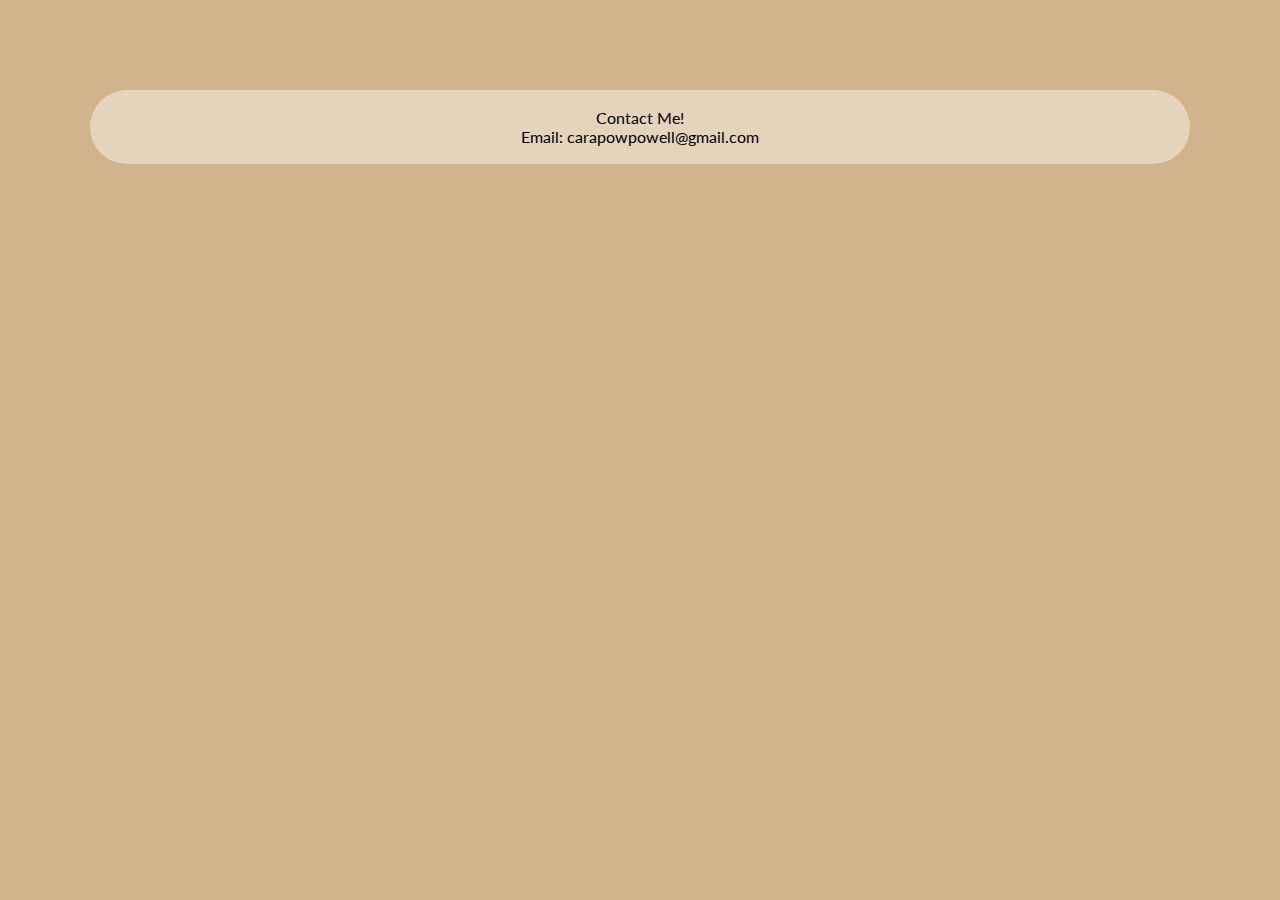
==== contact.html @ c644eb93 "rework" ====
<!DOCTYPE html>
<html lang="en">

<head>
    <meta charset="UTF-8">
    <meta name="viewport" content="width=device-width, initial-scale=1.0">
    <meta http-equiv="X-UA-Compatible" content="ie=edge">
    <title>Cara Powell</title>
    <link rel="stylesheet" href="style.css">
</head>

<body>
    <div class="container">
        <div class="subtitle">Contact Me!</div>
        Email: carapowpowell@gmail.com
    </div>
        
</body>

</html>
---- style.css ----
@import url('https://fonts.googleapis.com/css?family=Lato|Oswald&display=swap');

body {
    margin: 0;
    padding: 0;
    background-color: tan;
    font-family: 'Lato', sans-serif;
}

.container {
    background-color: #ffffff6b;
    display: flex;
    align-items: center;
    flex-direction: column;
    margin: 10vh;
    border-radius: 5vh;
    padding: 2vh;
}

a {
    text-decoration: none;
    color: rgb(44, 160, 69);
}

a:hover {
    color: rgb(25, 95, 41);
}

.title {
    font-family: 'Oswald', sans-serif;
    font-size: 10vh;
    /* margin-top: 10vh;
    margin-left: 2vw; */
}
.splashContinue {
    font-size: 10vh;
    margin-top: 10vh;
    margin-left: 2vw;
}
img {
    border-radius: 50%;
    height: 30vh;
}
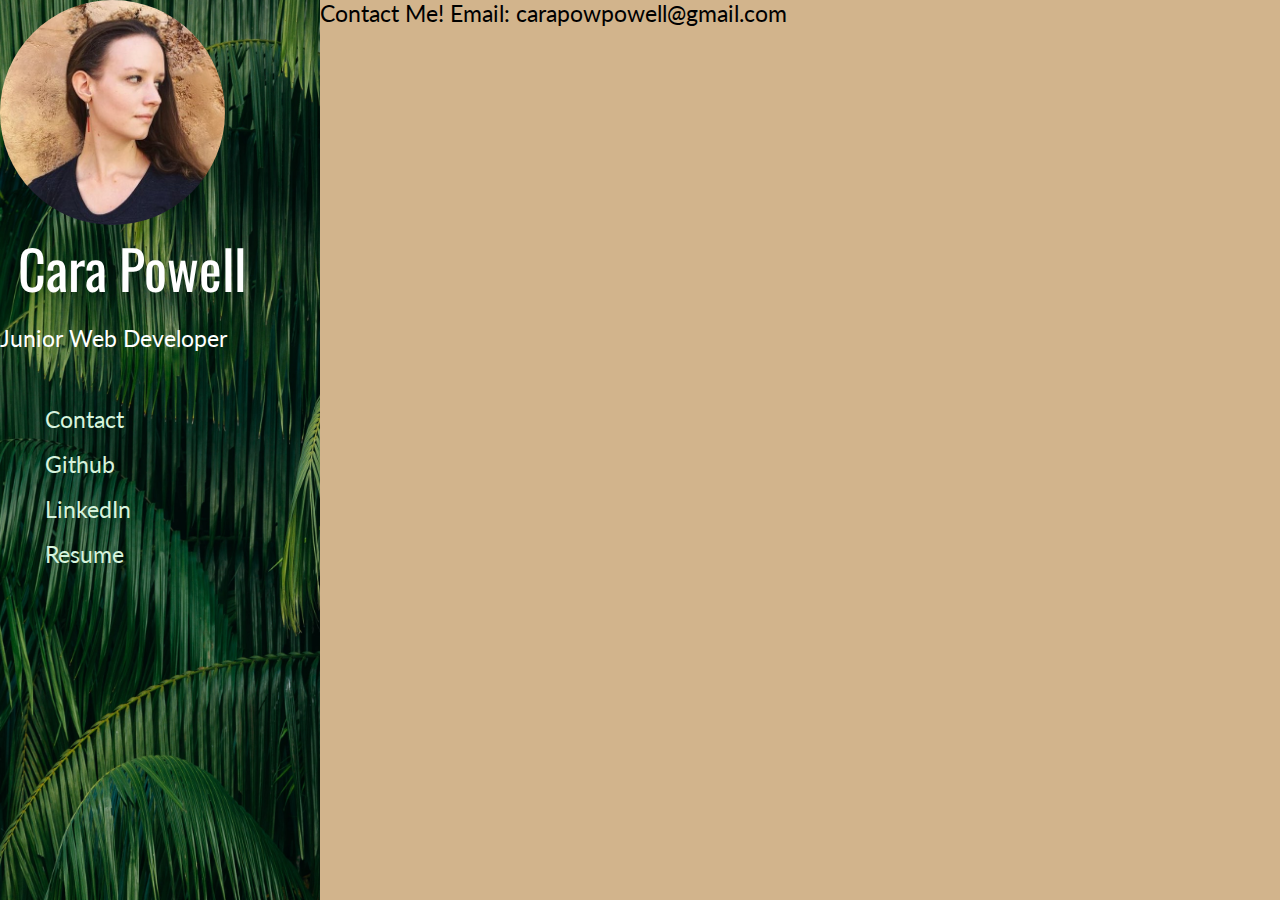
==== commit 6be47003: "editing" ====
--- a/contact.html
+++ b/contact.html
@@ -10,11 +10,23 @@
 </head>
 
 <body>
-    <div class="container">
-        <div class="subtitle">Contact Me!</div>
-        Email: carapowpowell@gmail.com
-    </div>
-        
+    <div class="sidebar">
+            <div><img class="profile" src="images/profile.jpg"></div>
+            <div class="title">Cara Powell</div>
+            <div class="subtitle">Junior Web Developer</div>
+            <div class="info">
+                <a href="contact.html">Contact</a>
+                <a href="https://github.com/averastlast">Github</a>
+                <a href="https://www.linkedin.com/in/cara-powell-330678121/">LinkedIn</a>
+                <a href="Resume.pdf">Resume</a>
+            </div>
+        </div>
+        <div class="main">
+            <div class="subtitle">
+                    Contact Me! Email: carapowpowell@gmail.com
+            </div>
+        </div>
+
 </body>
 
 </html>--- a/style.css
+++ b/style.css
@@ -5,39 +5,57 @@
     padding: 0;
     background-color: tan;
     font-family: 'Lato', sans-serif;
+    font-size: 2.5vh;
+    height: 100vh;
+    width: 100vw;
+    display: flex;
 }
 
-.container {
-    background-color: #ffffff6b;
+.heading {
     display: flex;
     align-items: center;
     flex-direction: column;
-    margin: 10vh;
-    border-radius: 5vh;
     padding: 2vh;
+}
+
+.sidebar {
+    margin: 0;
+    background-color: #ffffff6b;
+    color: white;
+    background-image: url(images/photo.jpeg);
+    background-repeat: no-repeat;
+    background-size: cover;
+    width: 25vw;
+}
+.main {
+    width: 75vw;
 }
 
 a {
     text-decoration: none;
-    color: rgb(44, 160, 69);
+    color: rgb(215, 243, 221);
 }
 
-a:hover {
-    color: rgb(25, 95, 41);
-}
+/* a:hover {
+    color: rgb(250, 243, 153);
+} */
 
 .title {
     font-family: 'Oswald', sans-serif;
-    font-size: 10vh;
-    /* margin-top: 10vh;
-    margin-left: 2vw; */
+    font-size: 6vh;
+    line-height: 1.1;
+    margin-left: 2vh;
+    margin-bottom: 3vh;
 }
-.splashContinue {
-    font-size: 10vh;
-    margin-top: 10vh;
-    margin-left: 2vw;
+
+.info {
+    display: flex;
+    flex-direction: column;
+    padding: 5vh;
+    line-height: 2;
 }
-img {
+.profile {
     border-radius: 50%;
-    height: 30vh;
+    height: 25vh;
+    margin-bottom: 1vh;
 }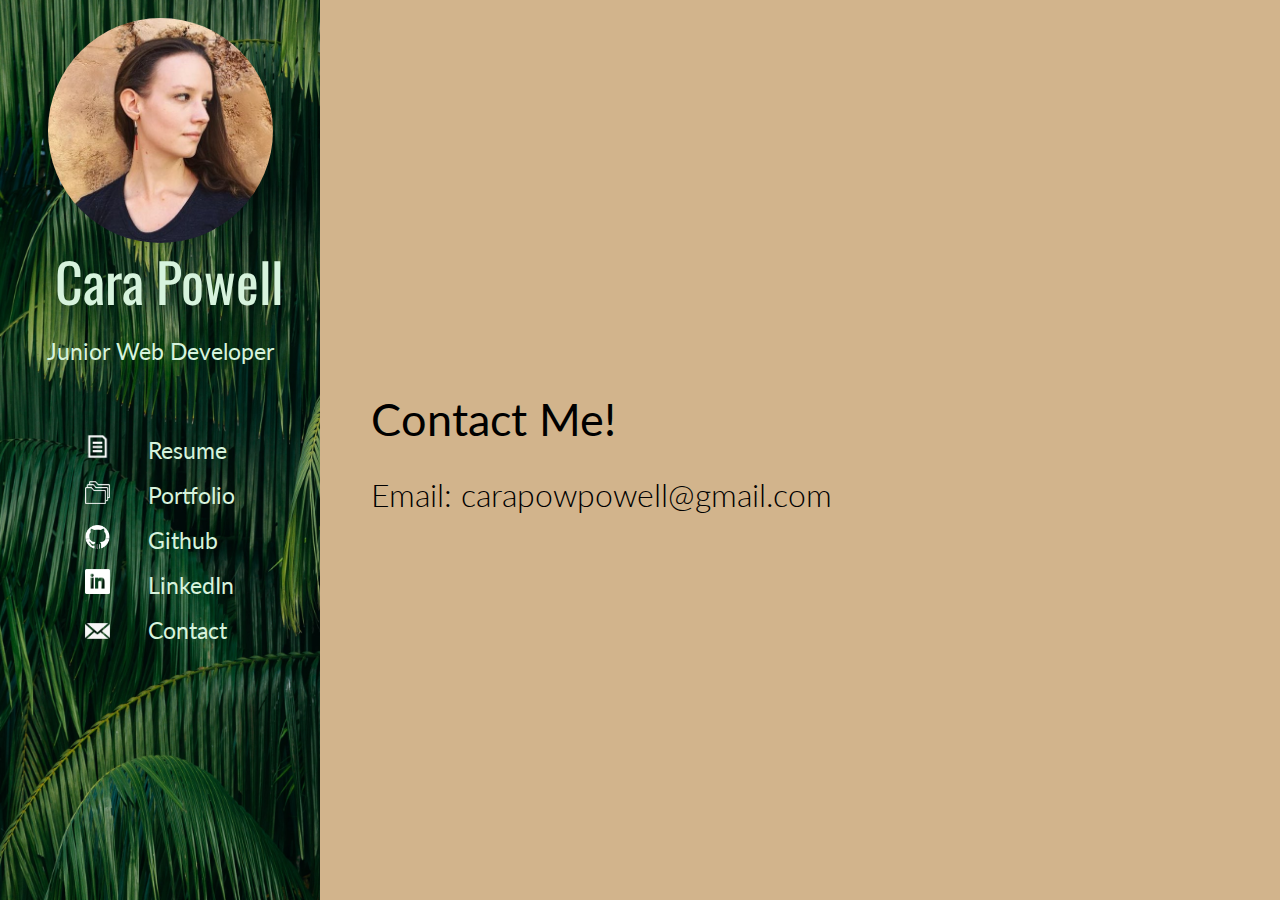
==== commit 9c69c8f5: "editing" ====
--- a/contact.html
+++ b/contact.html
@@ -11,22 +11,26 @@
 
 <body>
     <div class="sidebar">
-            <div><img class="profile" src="images/profile.jpg"></div>
+        <a class='heading' href="/"><img class='profile' src="images/profile.jpg">
             <div class="title">Cara Powell</div>
             <div class="subtitle">Junior Web Developer</div>
-            <div class="info">
-                <a href="contact.html">Contact</a>
-                <a href="https://github.com/averastlast">Github</a>
-                <a href="https://www.linkedin.com/in/cara-powell-330678121/">LinkedIn</a>
-                <a href="Resume.pdf">Resume</a>
-            </div>
+        </a>
+
+        <div class="info">
+            <a href="Resume.pdf"><img class="icon" src="images/doc.png">Resume</a>
+            <a href="portfolio.html"><img class="icon" src="images/portfolio.png">Portfolio</a>
+            <a href="https://github.com/averastlast"><img class="icon" src="images/github.png">Github</a>
+            <a href="https://www.linkedin.com/in/cara-powell-330678121/"><img class="icon"
+                    src="images/linkedin2.png">LinkedIn</a>
+            <a href="contact.html"><img class="icon" src="images/mail.png">Contact</a>
         </div>
-        <div class="main">
-            <div class="subtitle">
-                    Contact Me! Email: carapowpowell@gmail.com
-            </div>
+    </div>
+    <div class="mainContact">
+        <div class="titleC">Contact Me!</div>
+        <div class="textC">
+            Email: carapowpowell@gmail.com
         </div>
-
+    </div>
 </body>
 
 </html>--- a/style.css
+++ b/style.css
@@ -1,4 +1,4 @@
-@import url('https://fonts.googleapis.com/css?family=Lato|Oswald&display=swap');
+@import url('https://fonts.googleapis.com/css?family=Lato:300,400|Oswald&display=swap');
 
 body {
     margin: 0;
@@ -11,12 +11,100 @@
     display: flex;
 }
 
-.heading {
+a {
+    text-decoration: none;
+    color: rgb(215, 243, 221);
+}
+
+/* MAIN */
+.main {
+    margin-left: 25vw;
+    width: 75vw;
     display: flex;
-    align-items: center;
     flex-direction: column;
-    padding: 2vh;
+    justify-content: center;
+    padding: 4vw;
+    line-height: 2;
 }
+
+.titleM {
+font-size: 5vh;
+}
+
+.textM{
+    font-size: 3.5vh;
+    font-weight: 300;
+}
+
+.portM {
+    margin-top: 5vh;
+    font-size: 4vh;
+    text-decoration: none;
+    color:black
+}
+
+/* CONTACT */
+.mainContact {
+    width: 75vw;
+    margin-left: 25vw;
+    display: flex;
+    flex-direction: column;
+    justify-content: center;
+    padding: 4vw;
+    line-height: 2;
+}
+
+.titleC {
+font-size: 5vh;
+}
+
+.textC{
+    font-size: 3.5vh;
+    font-weight: 300;
+}
+
+/* PORTFOLIO */
+.mainPort {
+    width: 75vw;
+    display: flex;
+    flex-direction: column;
+    margin-left: 25vw;
+    padding: 4vw;
+    line-height: 2;
+}
+
+.titleP {
+    font-size: 5vh;
+    margin-top: -2vw;
+}
+
+.textP{
+    font-size: 2.2vh;
+    font-weight: 300;
+}
+
+.TtextP{
+    font-size: 2.5vh;
+    font-weight: 400;
+}
+
+.linksP {
+   
+    display: flex;
+    justify-content: space-around;
+}
+
+.lP {
+    font-size: 3vh;
+    color: rgb(38, 131, 122);
+}
+
+.imgP {
+    height: 60vh;
+}
+
+
+/* SD */
 
 .sidebar {
     margin: 0;
@@ -26,19 +114,22 @@
     background-repeat: no-repeat;
     background-size: cover;
     width: 25vw;
-}
-.main {
-    width: 75vw;
+    height: 100vh;
+    display: flex;
+    flex-direction: column;
+    align-items: center;
+    position: -webkit-sticky;
+  position: fixed;
+  top: 0;
+  left:0;
 }
 
-a {
-    text-decoration: none;
-    color: rgb(215, 243, 221);
+.heading {
+    display: flex;
+    align-items: center;
+    flex-direction: column;
+    padding: 2vh;
 }
-
-/* a:hover {
-    color: rgb(250, 243, 153);
-} */
 
 .title {
     font-family: 'Oswald', sans-serif;
@@ -54,8 +145,17 @@
     padding: 5vh;
     line-height: 2;
 }
+
+/* IMG */
+
 .profile {
     border-radius: 50%;
     height: 25vh;
     margin-bottom: 1vh;
+}
+
+.icon {
+    width: 2vw;
+    max-height: 3vh;
+    margin-right: 3vw;
 }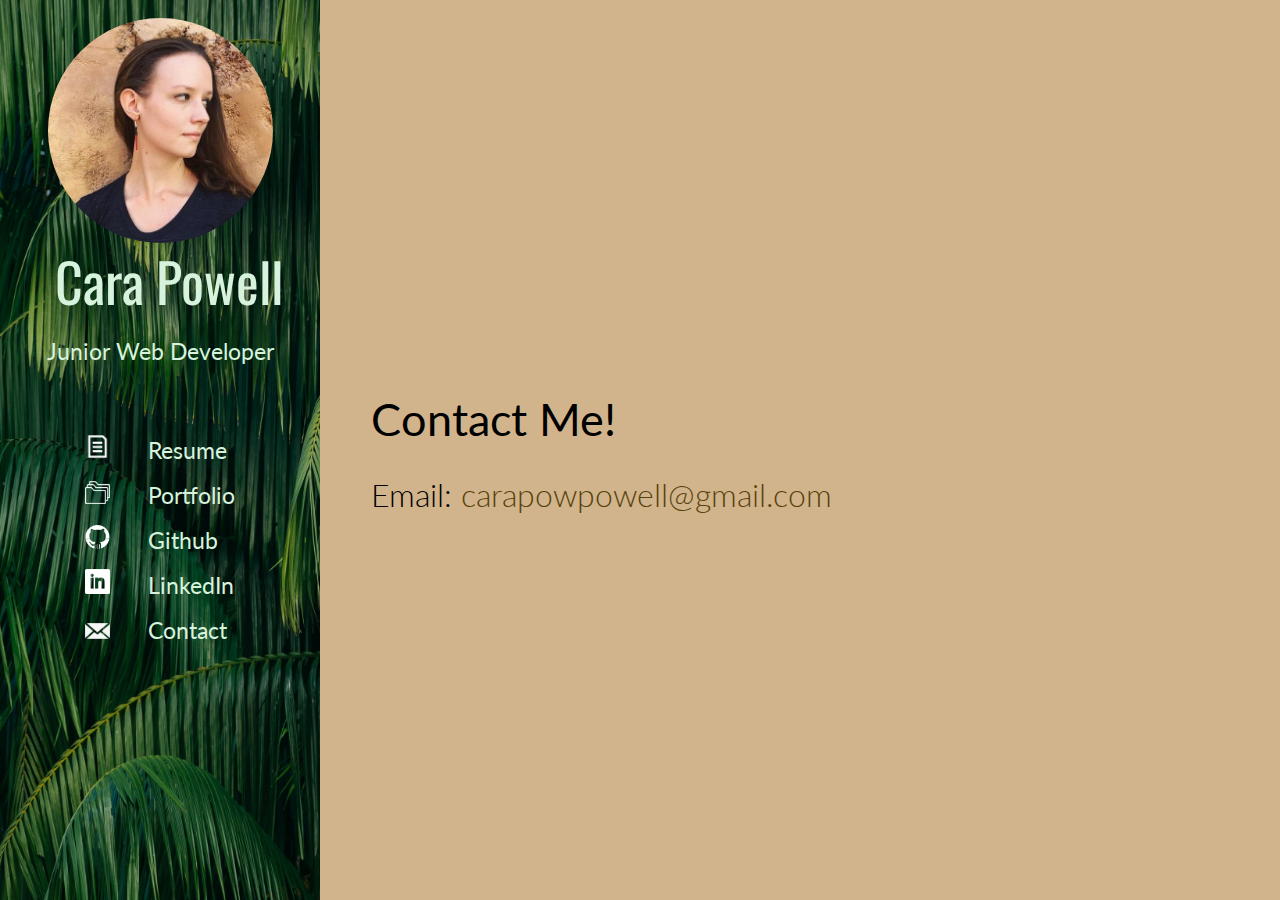
==== commit f820e659: "contact" ====
--- a/contact.html
+++ b/contact.html
@@ -28,7 +28,7 @@
     <div class="mainContact">
         <div class="titleC">Contact Me!</div>
         <div class="textC">
-            Email: carapowpowell@gmail.com
+            Email: <a class='email' href="mailto:carapowpowell@gmail.com">carapowpowell@gmail.com</a>
         </div>
     </div>
 </body>
--- a/style.css
+++ b/style.css
@@ -63,6 +63,10 @@
     font-weight: 300;
 }
 
+.email {
+    color: rgb(87, 67, 13);
+}
+
 /* PORTFOLIO */
 .mainPort {
     width: 75vw;
@@ -96,11 +100,20 @@
 
 .lP {
     font-size: 3vh;
-    color: rgb(38, 131, 122);
+    color: rgb(87, 67, 13);
 }
 
 .imgP {
     height: 60vh;
+    margin-bottom: 3vh;
+}
+
+hr{
+    margin-bottom: 3vh;
+    height: .3vh; 
+    border: none; 
+    color: #000; 
+    background-color: #000;
 }
 
 
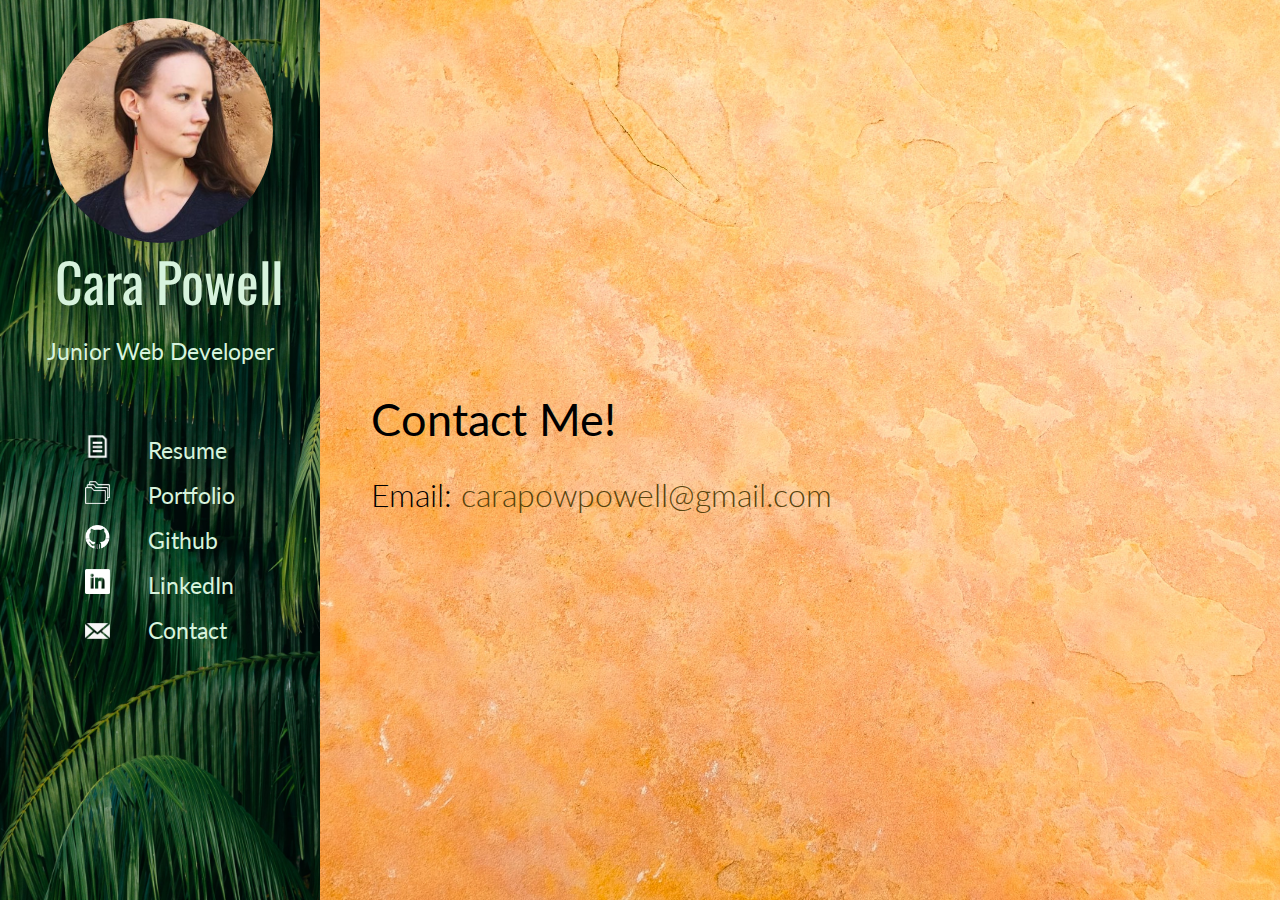
==== commit 80e918a4: "editing" ====
--- a/contact.html
+++ b/contact.html
@@ -17,10 +17,10 @@
         </a>
 
         <div class="info">
-            <a href="Resume.pdf"><img class="icon" src="images/doc.png">Resume</a>
+            <a href="Resume.pdf" target="_blank"><img class="icon" src="images/doc.png">Resume</a>
             <a href="portfolio.html"><img class="icon" src="images/portfolio.png">Portfolio</a>
-            <a href="https://github.com/averastlast"><img class="icon" src="images/github.png">Github</a>
-            <a href="https://www.linkedin.com/in/cara-powell-330678121/"><img class="icon"
+            <a href="https://github.com/averastlast" target="_blank"><img class="icon" src="images/github.png">Github</a>
+            <a href="https://www.linkedin.com/in/cara-powell-330678121/" target="_blank"><img class="icon"
                     src="images/linkedin2.png">LinkedIn</a>
             <a href="contact.html"><img class="icon" src="images/mail.png">Contact</a>
         </div>
--- a/style.css
+++ b/style.css
@@ -4,6 +4,9 @@
     margin: 0;
     padding: 0;
     background-color: tan;
+    background-image: url(images/rockbg.jpeg);
+    /* background-repeat: no-repeat; */
+    background-size: cover;
     font-family: 'Lato', sans-serif;
     font-size: 2.5vh;
     height: 100vh;
@@ -41,6 +44,22 @@
     font-size: 4vh;
     text-decoration: none;
     color:black
+}
+
+button {
+    font-size: 3vh;
+    width: 30vw;
+    margin-top: 3vh;
+    border: 2px solid rgb(0, 0, 0);
+    -webkit-transition-duration: 0.4s; /* Safari */
+    transition-duration: 0.4s;
+    background-color: rgba(245, 245, 220, 0);
+}
+
+button:hover {
+    background-color: rgba(245, 245, 220, 0);
+    color: white;
+    border: 2px solid rgb(255, 255, 255);
 }
 
 /* CONTACT */
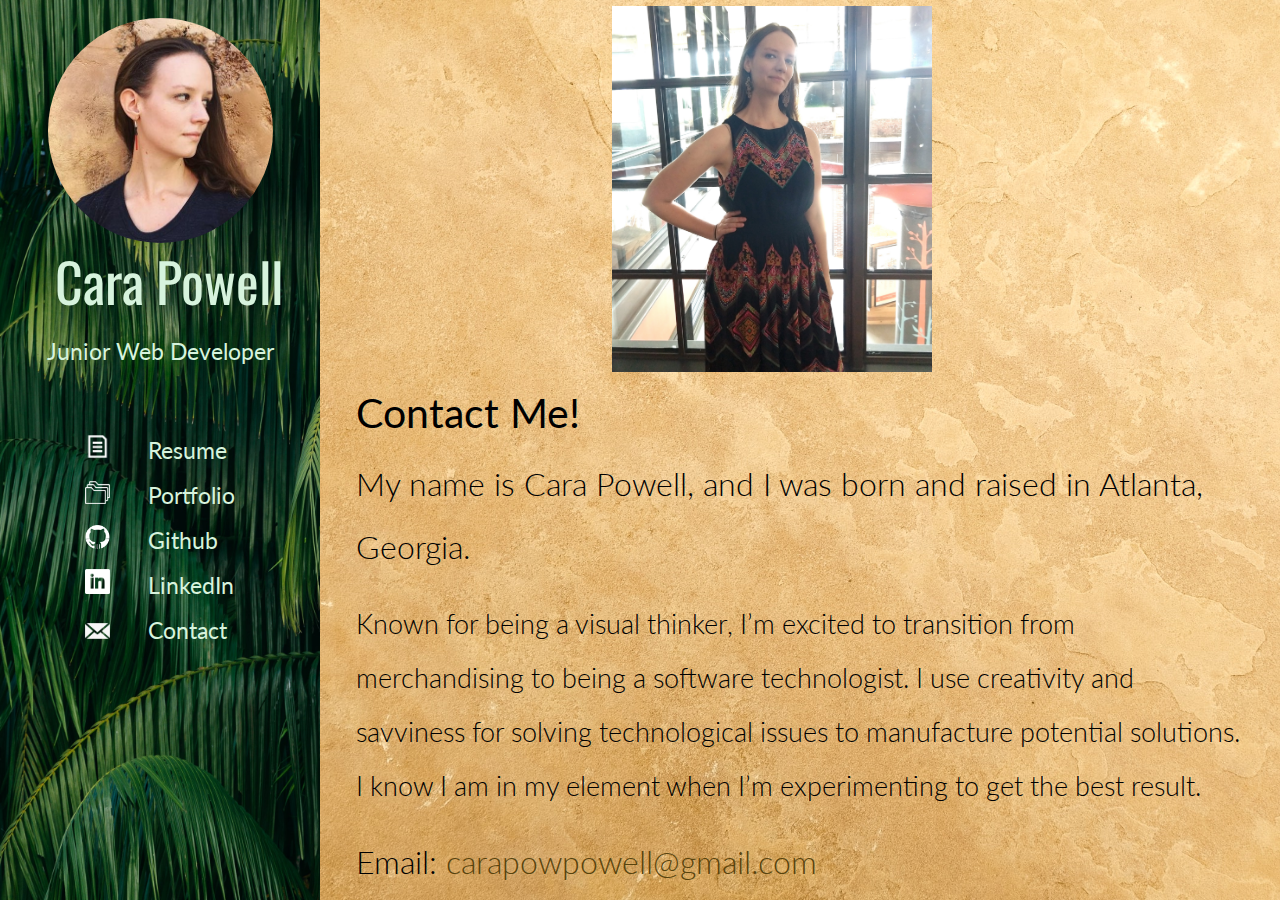
==== commit f49dc839: "editing" ====
--- a/contact.html
+++ b/contact.html
@@ -19,14 +19,21 @@
         <div class="info">
             <a href="Resume.pdf" target="_blank"><img class="icon" src="images/doc.png">Resume</a>
             <a href="portfolio.html"><img class="icon" src="images/portfolio.png">Portfolio</a>
-            <a href="https://github.com/averastlast" target="_blank"><img class="icon" src="images/github.png">Github</a>
+            <a href="https://github.com/averastlast" target="_blank"><img class="icon"
+                    src="images/github.png">Github</a>
             <a href="https://www.linkedin.com/in/cara-powell-330678121/" target="_blank"><img class="icon"
                     src="images/linkedin2.png">LinkedIn</a>
             <a href="contact.html"><img class="icon" src="images/mail.png">Contact</a>
         </div>
     </div>
     <div class="mainContact">
+        <img class="imgC" src="images/profile2.jpg">
         <div class="titleC">Contact Me!</div>
+        <div class="textC">My name is Cara Powell, and I was born and raised in Atlanta, Georgia.</div>
+        <div class="textCB">Known for being a visual thinker, I’m excited to transition from
+            merchandising to being a software technologist. I use creativity and savviness for solving technological
+            issues to manufacture potential solutions. I know I am in my element when I’m experimenting to get the best
+            result. </div>
         <div class="textC">
             Email: <a class='email' href="mailto:carapowpowell@gmail.com">carapowpowell@gmail.com</a>
         </div>
--- a/style.css
+++ b/style.css
@@ -69,16 +69,30 @@
     display: flex;
     flex-direction: column;
     justify-content: center;
-    padding: 4vw;
-    line-height: 2;
+    padding: 4vh;
+    line-height: 2;
+}
+
+.imgC {
+    height: 50vh;
+    width: 25vw;
+    margin-left: 20vw;
+    /* margin-top: 30vh; */
 }
 
 .titleC {
-font-size: 5vh;
+font-size: 4.5vh;
 }
 
 .textC{
     font-size: 3.5vh;
+    font-weight: 300;
+}
+
+.textCB{
+    font-size: 3vh;
+    margin-top: 2vh;
+    margin-bottom: 2vh;
     font-weight: 300;
 }
 
@@ -141,7 +155,7 @@
 .sidebar {
     margin: 0;
     background-color: #ffffff6b;
-    color: white;
+    color: green;
     background-image: url(images/photo.jpeg);
     background-repeat: no-repeat;
     background-size: cover;
